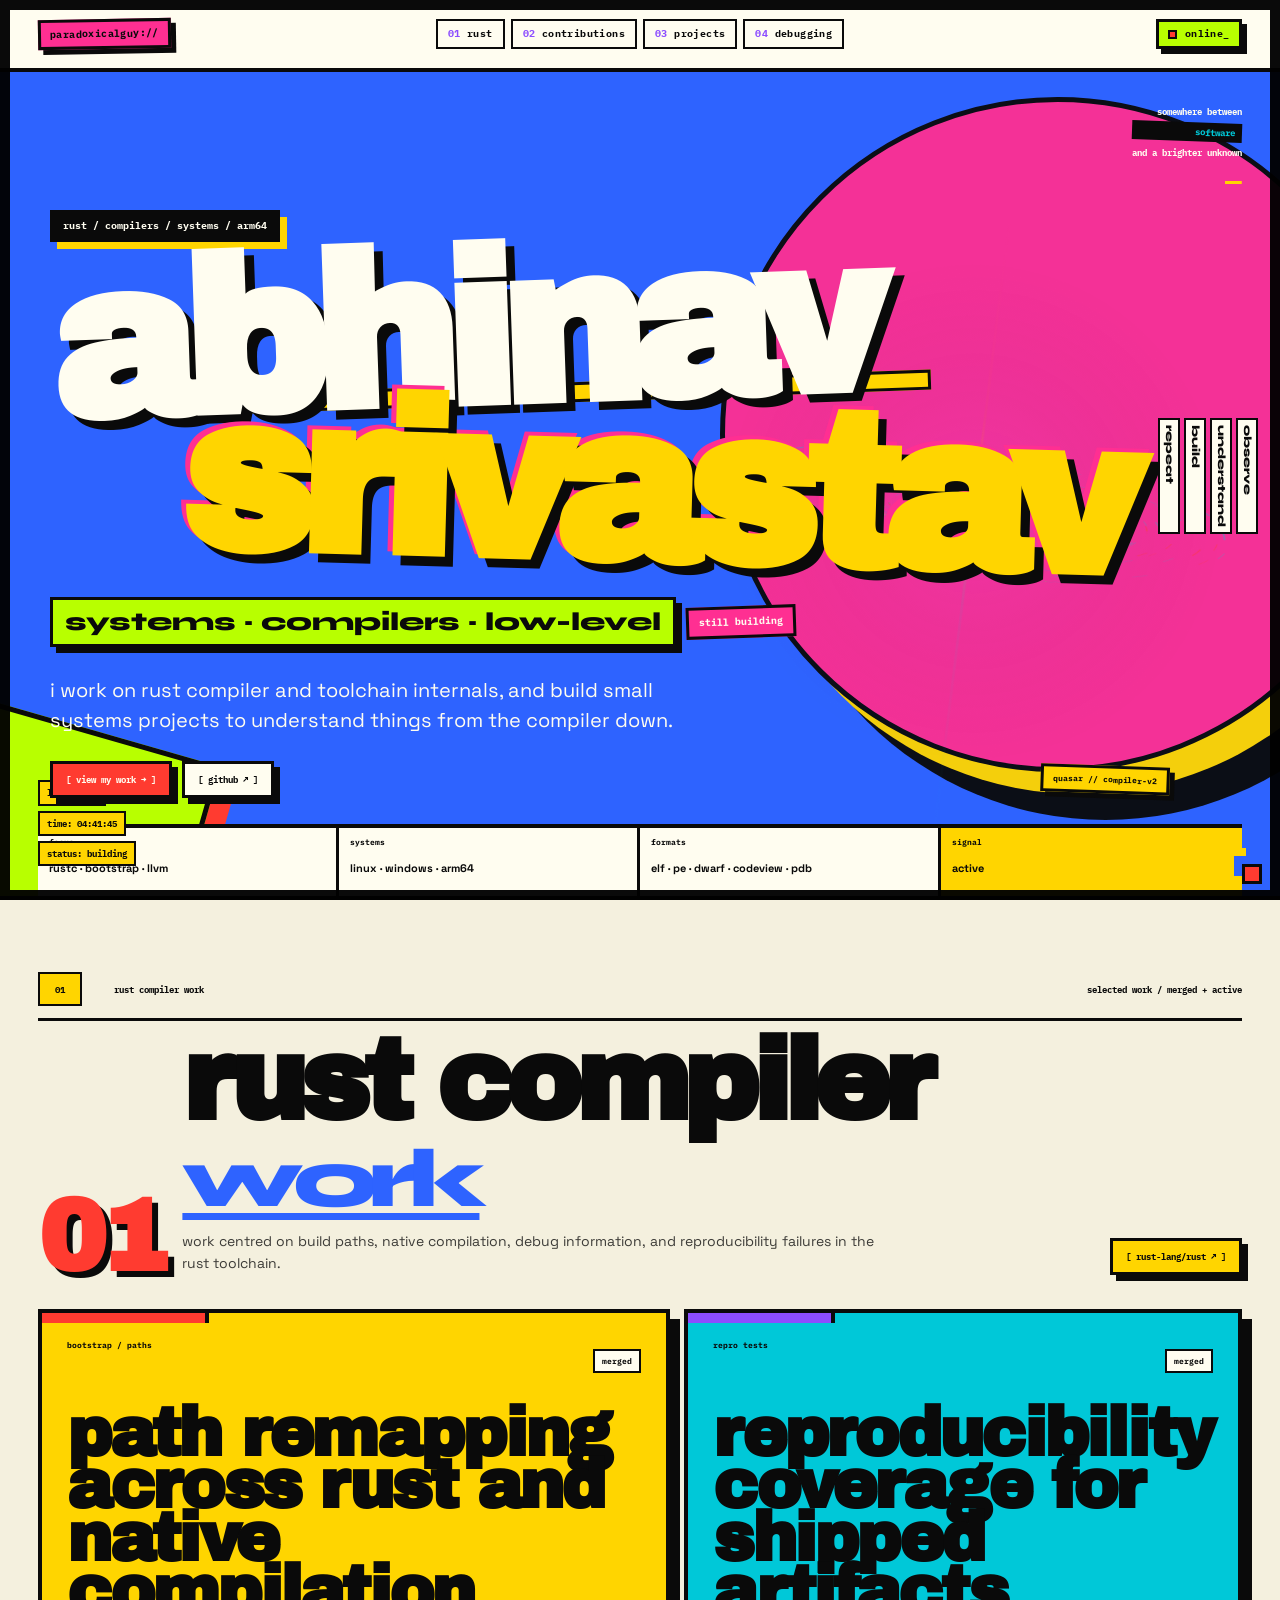
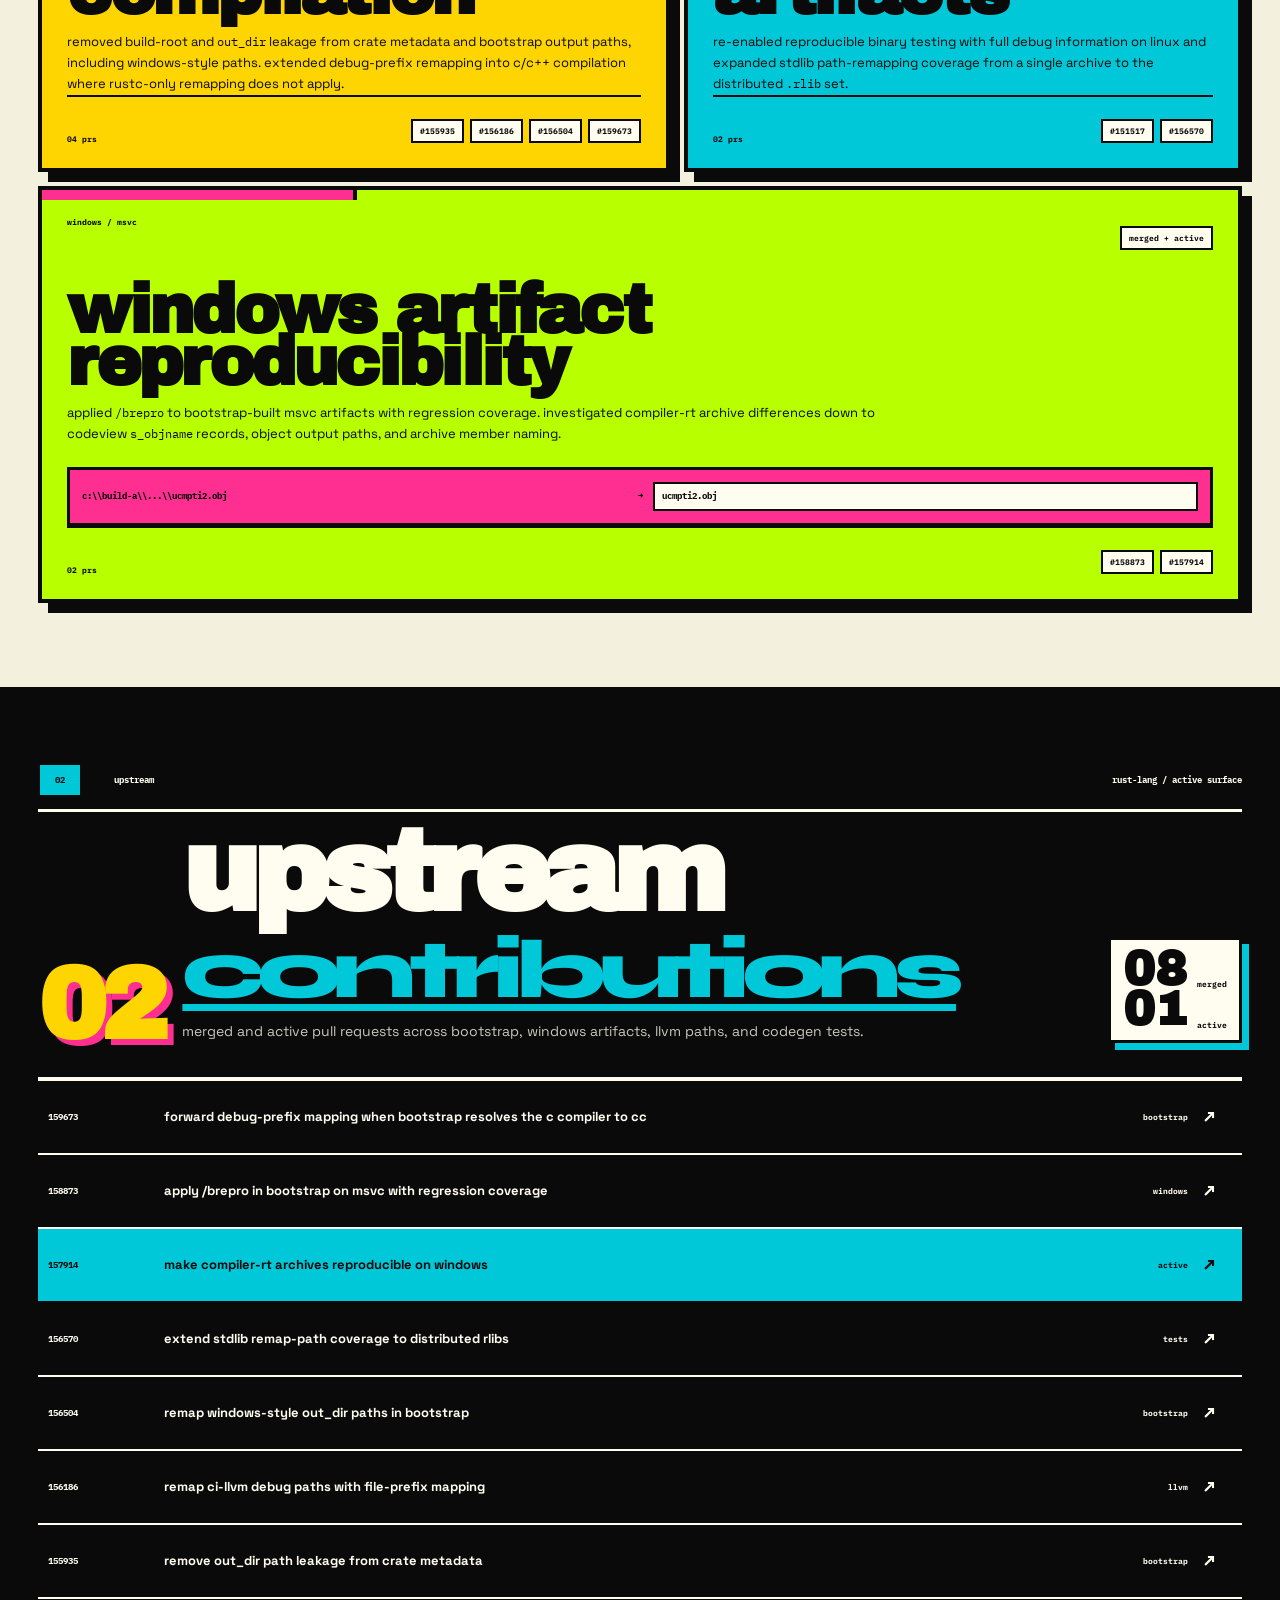
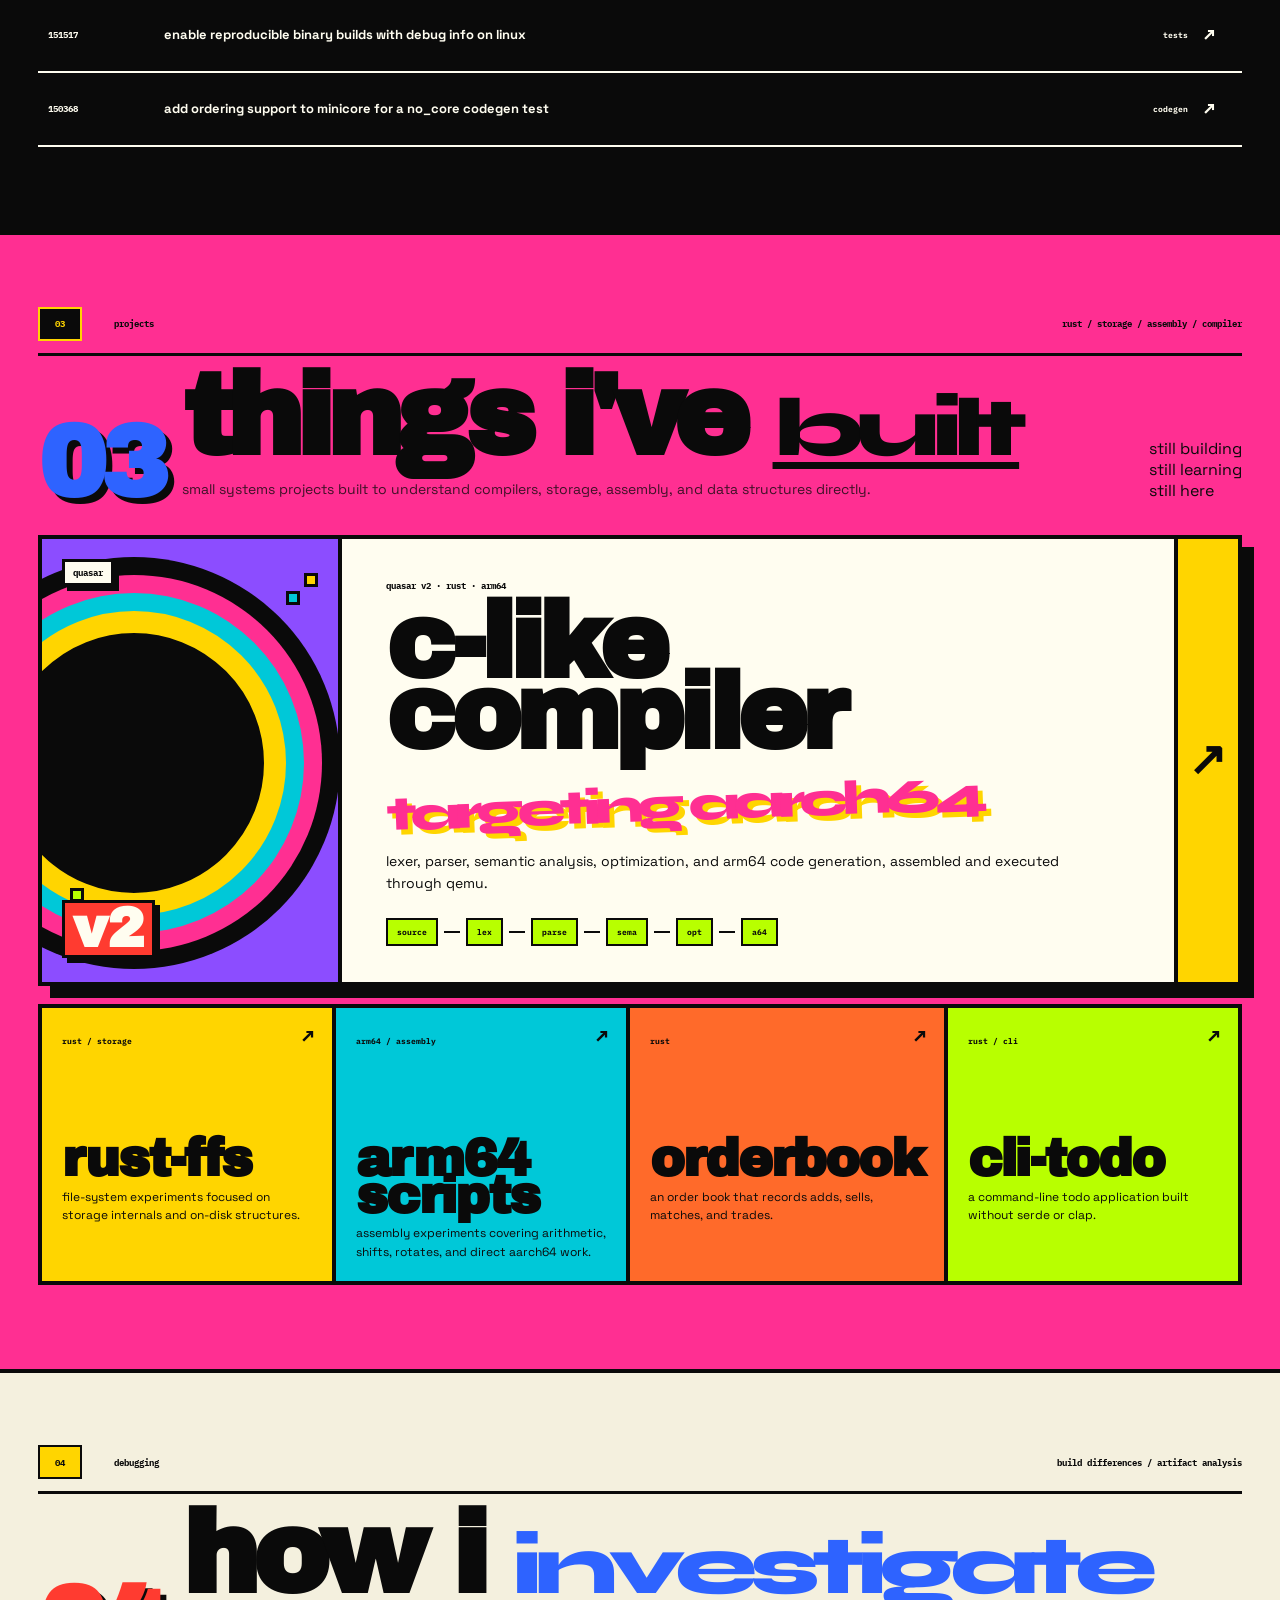
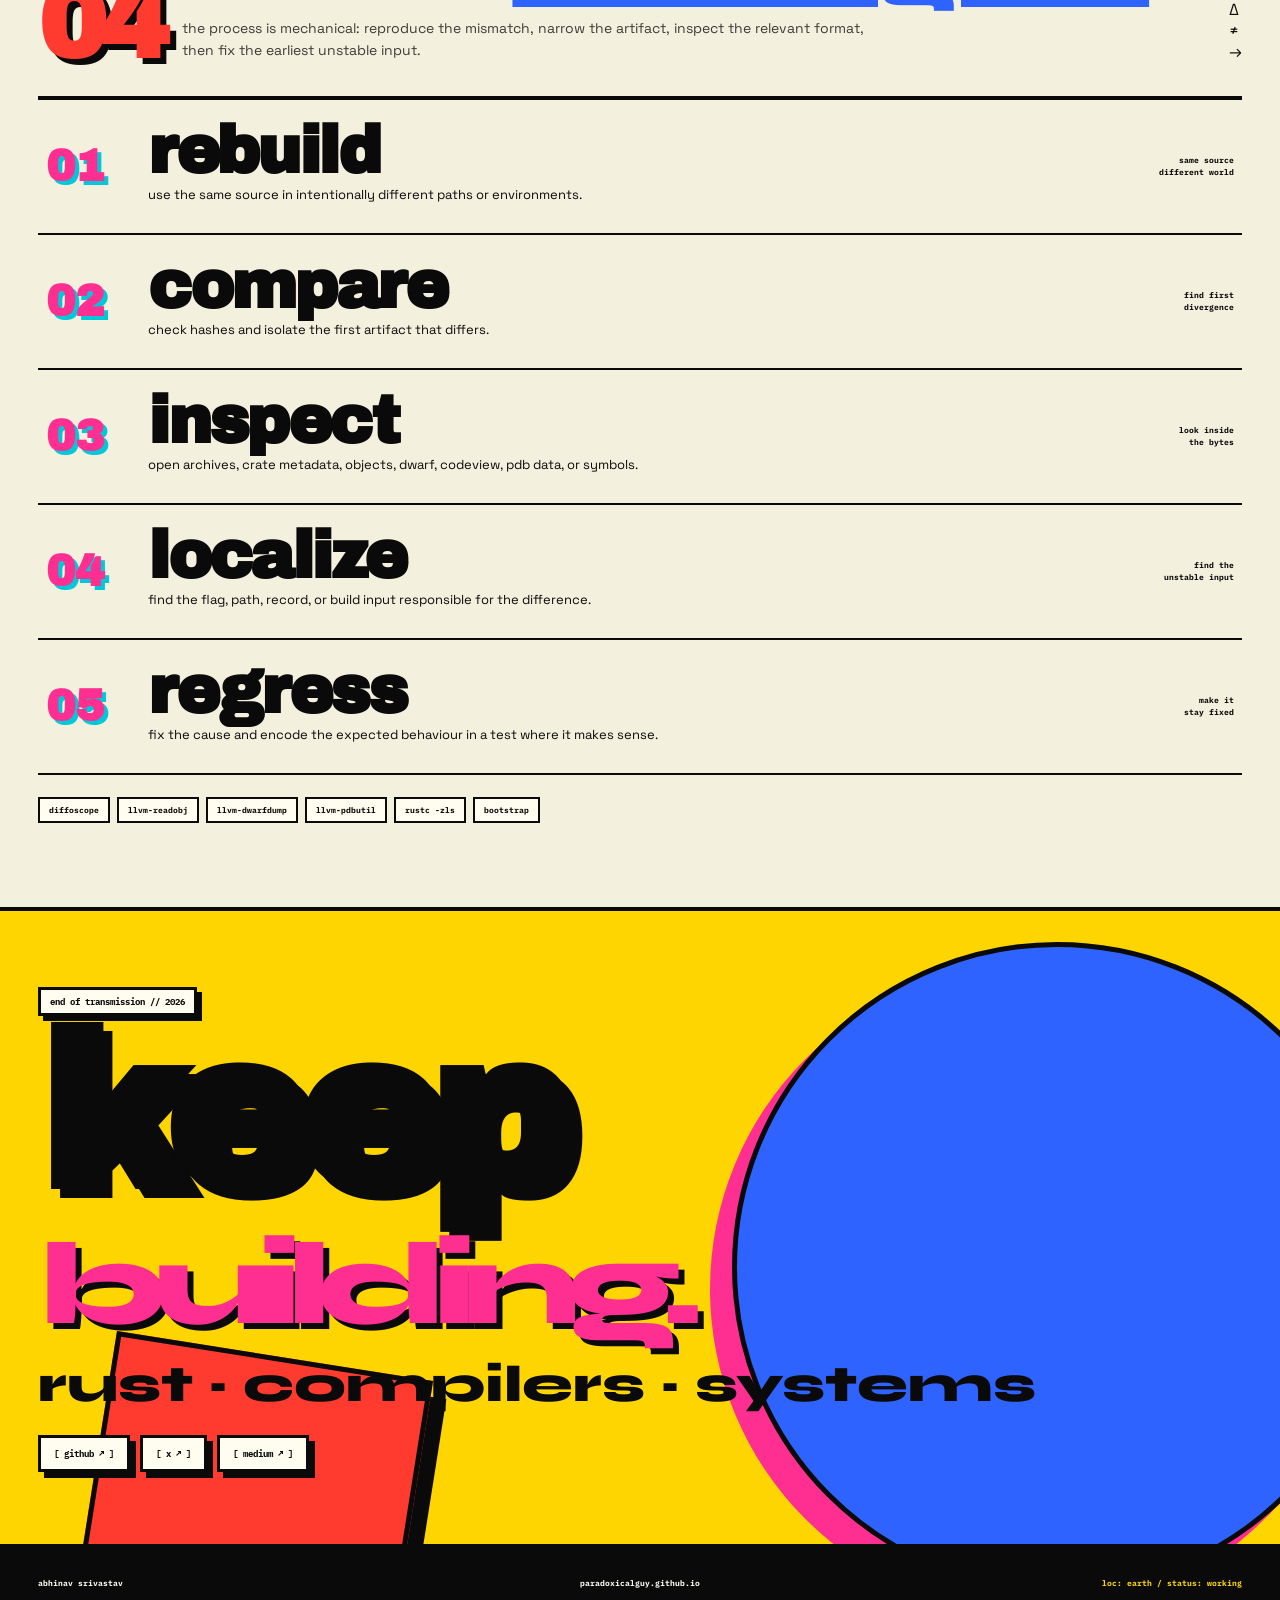
==== neo/index.html @ 25159420 "uploading neo narrative" ====
<!doctype html>
<html lang="en">
<head>
  <meta charset="utf-8">
  <meta name="viewport" content="width=device-width, initial-scale=1">
  <meta name="theme-color" content="#f4f0de">
  <meta name="description" content="abhinav srivastav — rust compiler contributions, toolchain work, systems projects, and arm64. ">
  <title>abhinav srivastav — rust / compilers / systems</title>
  <link rel="preconnect" href="https://fonts.googleapis.com">
  <link rel="preconnect" href="https://fonts.gstatic.com" crossorigin>
  <link href="https://fonts.googleapis.com/css2?family=Big+Shoulders+Display:wght@300;400;600;700;800;900&family=IBM+Plex+Mono:wght@400;500;600&family=Space+Grotesk:wght@400;500;600;700&family=Syne:wght@600;700;800&display=swap" rel="stylesheet">
  <link rel="stylesheet" href="style.css">
</head>
<body>
  <a class="skip" href="#main">skip to content</a>

  <div class="noise" aria-hidden="true"></div>

  <header class="topbar">
    <a class="brand" href="#top">paradoxicalguy://</a>
    <nav aria-label="primary navigation">
      <a href="#rust"><span>01</span> rust</a>
      <a href="#contributions"><span>02</span> contributions</a>
      <a href="#projects"><span>03</span> projects</a>
      <a href="#debugging"><span>04</span> debugging</a>
    </nav>
    <div class="live-status"><i></i><span>online_</span></div>
  </header>

  <main id="main">
    <section class="hero" id="top">

      <div class="hero-micro hero-micro-left">
        <span>loc: earth</span>
        <span>time: <b id="clock">02:17:41</b></span>
        <span>status: building</span>
      </div>

      <div class="hero-micro hero-micro-right">
        <span>somewhere between</span>
        <span>software</span>
        <span>and a brighter unknown</span>
        <em>—</em>
      </div>

      <div class="hero-title-wrap">
        <p class="hero-kicker">rust / compilers / systems / arm64</p>
        <h1 aria-label="abhinav srivastav">
          <span class="name-line name-a">abhinav</span>
          <span class="name-line name-b">srivastav</span>
        </h1>
        <div class="hero-subline">
          <span class="subline-main">systems · compilers · low-level</span>
          <span class="subline-tag">still building</span>
        </div>
        <p class="intro">i work on rust compiler and toolchain internals, and build small systems projects to understand things from the compiler down.</p>
        <div class="hero-links">
          <a href="#rust">[ view my work → ]</a>
          <a href="https://github.com/paradoxicalguy" target="_blank" rel="noreferrer">[ github ↗ ]</a>
        </div>
      </div>

      <div class="quasar-wrap" aria-hidden="true">
        <canvas id="quasar"></canvas>
        <div class="quasar-label">quasar // compiler-v2</div>
      </div>

      <div class="hero-side-stack" aria-hidden="true">
        <span>observe</span><span>understand</span><span>build</span><span>repeat</span>
      </div>

      <div class="hero-strip">
        <div><span>focus</span><strong>rustc · bootstrap · llvm</strong></div>
        <div><span>systems</span><strong>linux · windows · arm64</strong></div>
        <div><span>formats</span><strong>elf · pe · dwarf · codeview · pdb</strong></div>
        <div><span>signal</span><strong>active</strong></div>
      </div>
    </section>

    <section class="section section-dark" id="rust">
      <div class="section-bg-word" aria-hidden="true">rust</div>
      <div class="section-shell">
        <div class="section-topline"><span>01</span><span>rust compiler work</span><span>selected work / merged + active</span></div>
        <header class="section-head">
          <div class="section-index">01</div>
          <div>
            <h2>rust compiler <span>work</span></h2>
            <p>work centred on build paths, native compilation, debug information, and reproducibility failures in the rust toolchain.</p>
          </div>
          <a class="side-cta" href="https://github.com/rust-lang/rust" target="_blank" rel="noreferrer">[ rust-lang/rust ↗ ]</a>
        </header>

        <div class="work-grid">
          <article class="work-card work-large red-edge">
            <div class="work-id">bootstrap / paths</div>
            <div class="work-status">merged</div>
            <h3>path remapping across rust and native compilation</h3>
            <p>removed build-root and <code>out_dir</code> leakage from crate metadata and bootstrap output paths, including windows-style paths. extended debug-prefix remapping into c/c++ compilation where rustc-only remapping does not apply.</p>
            <div class="work-bottom"><span>04 prs</span><div><a href="https://github.com/rust-lang/rust/pull/155935" target="_blank">#155935</a><a href="https://github.com/rust-lang/rust/pull/156186" target="_blank">#156186</a><a href="https://github.com/rust-lang/rust/pull/156504" target="_blank">#156504</a><a href="https://github.com/rust-lang/rust/pull/159673" target="_blank">#159673</a></div></div>
          </article>

          <article class="work-card cyan-edge">
            <div class="work-id">repro tests</div>
            <div class="work-status yellow">merged</div>
            <h3>reproducibility coverage for shipped artifacts</h3>
            <p>re-enabled reproducible binary testing with full debug information on linux and expanded stdlib path-remapping coverage from a single archive to the distributed <code>.rlib</code> set.</p>
            <div class="work-bottom"><span>02 prs</span><div><a href="https://github.com/rust-lang/rust/pull/151517" target="_blank">#151517</a><a href="https://github.com/rust-lang/rust/pull/156570" target="_blank">#156570</a></div></div>
          </article>

          <article class="work-card orange-edge">
            <div class="work-id">windows / msvc</div>
            <div class="work-status cyan">merged + active</div>
            <h3>windows artifact reproducibility</h3>
            <p>applied <code>/brepro</code> to bootstrap-built msvc artifacts with regression coverage. investigated compiler-rt archive differences down to codeview <code>s_objname</code> records, object output paths, and archive member naming.</p>
            <div class="artifact-path"><span>c:\\build-a\\...\\ucmpti2.obj</span><b>→</b><strong>ucmpti2.obj</strong></div>
            <div class="work-bottom"><span>02 prs</span><div><a href="https://github.com/rust-lang/rust/pull/158873" target="_blank">#158873</a><a href="https://github.com/rust-lang/rust/pull/157914" target="_blank">#157914</a></div></div>
          </article>
        </div>
      </div>
    </section>

    <section class="section section-ink" id="contributions">
      <div class="section-shell">
        <div class="section-topline"><span>02</span><span>upstream</span><span>rust-lang / active surface</span></div>
        <header class="section-head compact">
          <div class="section-index">02</div>
          <div>
            <h2>upstream <span>contributions</span></h2>
            <p>merged and active pull requests across bootstrap, windows artifacts, llvm paths, and codegen tests.</p>
          </div>
          <div class="counts"><strong>08</strong><span>merged</span><strong>01</strong><span>active</span></div>
        </header>

        <div class="contribution-list">
          <a href="https://github.com/rust-lang/rust/pull/159673" target="_blank"><span class="pr">159673</span><strong>forward debug-prefix mapping when bootstrap resolves the c compiler to cc</strong><em>bootstrap</em><i>↗</i></a>
          <a href="https://github.com/rust-lang/rust/pull/158873" target="_blank"><span class="pr">158873</span><strong>apply /brepro in bootstrap on msvc with regression coverage</strong><em>windows</em><i>↗</i></a>
          <a class="is-active" href="https://github.com/rust-lang/rust/pull/157914" target="_blank"><span class="pr">157914</span><strong>make compiler-rt archives reproducible on windows</strong><em>active</em><i>↗</i></a>
          <a href="https://github.com/rust-lang/rust/pull/156570" target="_blank"><span class="pr">156570</span><strong>extend stdlib remap-path coverage to distributed rlibs</strong><em>tests</em><i>↗</i></a>
          <a href="https://github.com/rust-lang/rust/pull/156504" target="_blank"><span class="pr">156504</span><strong>remap windows-style out_dir paths in bootstrap</strong><em>bootstrap</em><i>↗</i></a>
          <a href="https://github.com/rust-lang/rust/pull/156186" target="_blank"><span class="pr">156186</span><strong>remap ci-llvm debug paths with file-prefix mapping</strong><em>llvm</em><i>↗</i></a>
          <a href="https://github.com/rust-lang/rust/pull/155935" target="_blank"><span class="pr">155935</span><strong>remove out_dir path leakage from crate metadata</strong><em>bootstrap</em><i>↗</i></a>
          <a href="https://github.com/rust-lang/rust/pull/151517" target="_blank"><span class="pr">151517</span><strong>enable reproducible binary builds with debug info on linux</strong><em>tests</em><i>↗</i></a>
          <a href="https://github.com/rust-lang/rust/pull/150368" target="_blank"><span class="pr">150368</span><strong>add ordering support to minicore for a no_core codegen test</strong><em>codegen</em><i>↗</i></a>
        </div>
      </div>
    </section>

    <section class="section section-red" id="projects">
      <div class="section-bg-word section-bg-word-right" aria-hidden="true">projects</div>
      <div class="section-shell">
        <div class="section-topline"><span>03</span><span>projects</span><span>rust / storage / assembly / compiler</span></div>
        <header class="section-head">
          <div class="section-index">03</div>
          <div>
            <h2>things i've <span>built</span></h2>
            <p>small systems projects built to understand compilers, storage, assembly, and data structures directly.</p>
          </div>
          <div class="vertical-note">still building<br>still learning<br>still here</div>
        </header>

        <a class="featured-project" href="https://github.com/paradoxicalguy/compiler-v2" target="_blank" rel="noreferrer">
          <div class="featured-project-art" aria-hidden="true"><span>quasar</span><b>v2</b><i></i><i></i><i></i></div>
          <div class="featured-copy">
            <p class="project-meta">quasar v2 · rust · arm64</p>
            <h3>c-like compiler<br><span>targeting aarch64</span></h3>
            <p>lexer, parser, semantic analysis, optimization, and arm64 code generation, assembled and executed through qemu.</p>
            <div class="pipeline"><span>source</span><i></i><span>lex</span><i></i><span>parse</span><i></i><span>sema</span><i></i><span>opt</span><i></i><span>a64</span></div>
          </div>
          <div class="featured-arrow">↗</div>
        </a>

        <div class="project-list">
          <a href="https://github.com/paradoxicalguy/rust-ffs" target="_blank"><span>rust / storage</span><h3>rust-ffs</h3><p>file-system experiments focused on storage internals and on-disk structures.</p><b>↗</b></a>
          <a href="https://github.com/paradoxicalguy/asm-arm64-scripts" target="_blank"><span>arm64 / assembly</span><h3>arm64 scripts</h3><p>assembly experiments covering arithmetic, shifts, rotates, and direct aarch64 work.</p><b>↗</b></a>
          <a href="https://github.com/paradoxicalguy/orderbook" target="_blank"><span>rust</span><h3>orderbook</h3><p>an order book that records adds, sells, matches, and trades.</p><b>↗</b></a>
          <a href="https://github.com/paradoxicalguy/cli-todo" target="_blank"><span>rust / cli</span><h3>cli-todo</h3><p>a command-line todo application built without serde or clap.</p><b>↗</b></a>
        </div>
      </div>
    </section>

    <section class="section section-dark" id="debugging">
      <div class="section-shell">
        <div class="section-topline"><span>04</span><span>debugging</span><span>build differences / artifact analysis</span></div>
        <header class="section-head">
          <div class="section-index">04</div>
          <div>
            <h2>how i <span>investigate</span></h2>
            <p>the process is mechanical: reproduce the mismatch, narrow the artifact, inspect the relevant format, then fix the earliest unstable input.</p>
          </div>
          <div class="debug-glyph" aria-hidden="true">Δ<br>≠<br>→</div>
        </header>

        <ol class="debug-steps">
          <li><span>01</span><div><strong>rebuild</strong><p>use the same source in intentionally different paths or environments.</p></div><em>same source<br>different world</em></li>
          <li><span>02</span><div><strong>compare</strong><p>check hashes and isolate the first artifact that differs.</p></div><em>find first<br>divergence</em></li>
          <li><span>03</span><div><strong>inspect</strong><p>open archives, crate metadata, objects, dwarf, codeview, pdb data, or symbols.</p></div><em>look inside<br>the bytes</em></li>
          <li><span>04</span><div><strong>localize</strong><p>find the flag, path, record, or build input responsible for the difference.</p></div><em>find the<br>unstable input</em></li>
          <li><span>05</span><div><strong>regress</strong><p>fix the cause and encode the expected behaviour in a test where it makes sense.</p></div><em>make it<br>stay fixed</em></li>
        </ol>
        <div class="tools"><span>diffoscope</span><span>llvm-readobj</span><span>llvm-dwarfdump</span><span>llvm-pdbutil</span><span>rustc -zls</span><span>bootstrap</span></div>
      </div>
    </section>

    <section class="contact" id="contact">
            <div class="contact-shell">
        <div class="contact-micro">end of transmission // 2026</div>
        <h2>keep<br><span>building.</span></h2>
        <p>rust · compilers · systems</p>
        <div class="contact-links"><a href="https://github.com/paradoxicalguy" target="_blank">[ github ↗ ]</a><a href="https://x.com/abhinavs279" target="_blank">[ x ↗ ]</a><a href="https://rasmalai123.medium.com" target="_blank">[ medium ↗ ]</a></div>
      </div>
    </section>
  </main>

  <footer><span>abhinav srivastav</span><span>paradoxicalguy.github.io</span><span>loc: earth / status: working</span></footer>

  <script>
    (() => {
      const clock = document.getElementById('clock');
      const tick = () => { const d = new Date(); clock.textContent = [d.getHours(), d.getMinutes(), d.getSeconds()].map(v => String(v).padStart(2,'0')).join(':'); };
      tick(); setInterval(tick, 1000);

      const canvas = document.getElementById('quasar');
      if (!canvas) return;
      const ctx = canvas.getContext('2d');
      const reduce = window.matchMedia('(prefers-reduced-motion: reduce)').matches;
      let w = 0, h = 0, dpr = 1, t = 0, particles = [];
      const rand = (a,b) => a + Math.random() * (b-a);
      function resize(){
        dpr = Math.min(window.devicePixelRatio || 1, 2);
        const box = canvas.getBoundingClientRect(); w = box.width; h = box.height;
        canvas.width = Math.max(1, Math.floor(w*dpr)); canvas.height = Math.max(1, Math.floor(h*dpr));
        ctx.setTransform(dpr,0,0,dpr,0,0); seed();
      }
      function seed(){
        const count = Math.max(240, Math.min(720, Math.floor(w*.62)));
        particles = Array.from({length:count},(_,i)=>({
          a:rand(0,Math.PI*2), r:rand(Math.min(w,h)*.08,Math.min(w,h)*.44), s:rand(.0011,.0048)*(i%2?1:-1), z:rand(.2,1), p:rand(0,Math.PI*2), hot:Math.random()
        }));
      }
      function draw(){
        ctx.clearRect(0,0,w,h);
        const cx = w*.53, cy = h*.48, min = Math.min(w,h);
        const halo = ctx.createRadialGradient(cx,cy,0,cx,cy,min*.42);
        halo.addColorStop(0,'rgba(255,47,146,.14)'); halo.addColorStop(.08,'rgba(0,200,216,.10)'); halo.addColorStop(.25,'rgba(140,77,255,.06)'); halo.addColorStop(1,'rgba(0,0,0,0)');
        ctx.fillStyle = halo; ctx.fillRect(0,0,w,h);
        ctx.save(); ctx.translate(cx,cy); ctx.scale(1,.24); ctx.rotate(-.055);
        particles.forEach((p,i)=>{
          if(!reduce) p.a += p.s*(1.05+(1-p.z)*2.25);
          const r = p.r + Math.sin(t*.0012+p.p)*4.6*p.z;
          const red = p.hot > .78;
          ctx.strokeStyle = red ? `rgba(255,59,48,${.10+p.z*.34})` : `rgba(0,200,216,${.08+p.z*.34})`;
          ctx.lineWidth = .45+p.z*1.35;
          ctx.beginPath(); ctx.arc(0,0,r,p.a-.045-p.z*.07,p.a+.018); ctx.stroke();
          if(i%7===0){ ctx.fillStyle = red ? `rgba(255,106,42,${.26+p.z*.3})` : `rgba(184,255,0,${.24+p.z*.35})`; ctx.beginPath(); ctx.arc(Math.cos(p.a)*r,Math.sin(p.a)*r,.55+p.z*.75,0,Math.PI*2); ctx.fill(); }
        });
        ctx.restore();
        const jet = ctx.createLinearGradient(cx,cy-min*.55,cx,cy+min*.55);
        jet.addColorStop(0,'rgba(255,47,146,0)'); jet.addColorStop(.34,'rgba(255,106,42,.055)'); jet.addColorStop(.5,'rgba(255,213,0,.22)'); jet.addColorStop(.66,'rgba(0,200,216,.06)'); jet.addColorStop(1,'rgba(0,200,216,0)');
        ctx.fillStyle = jet; ctx.fillRect(cx-1.4,cy-min*.55,2.8,min*1.1);
        const core = ctx.createRadialGradient(cx,cy,0,cx,cy,min*.08);
        core.addColorStop(0,'rgba(4,8,10,1)'); core.addColorStop(.55,'rgba(4,8,10,1)'); core.addColorStop(.72,'rgba(255,59,48,.94)'); core.addColorStop(.82,'rgba(0,200,216,.62)'); core.addColorStop(1,'rgba(0,200,216,0)');
        ctx.fillStyle = core; ctx.beginPath(); ctx.arc(cx,cy,min*.08,0,Math.PI*2); ctx.fill();
        t += 16; if(!reduce) requestAnimationFrame(draw);
      }
      resize(); window.addEventListener('resize',resize,{passive:true}); draw();
    })();
  </script>
</body>
</html>
---- neo/style.css ----
@import url('https://fonts.googleapis.com/css2?family=Archivo+Black&family=IBM+Plex+Mono:wght@400;500;600;700&family=Space+Grotesk:wght@400;500;600;700&family=Syne:wght@500;600;700;800&display=swap');

:root {
  --paper: #f4f0de;
  --paper-2: #fffdf0;
  --ink: #0a0a0a;
  --muted: #55544e;
  --line: #0a0a0a;
  --pink: #ff2f92;
  --blue: #2e63ff;
  --cyan: #00c8d8;
  --lime: #b8ff00;
  --yellow: #ffd500;
  --orange: #ff6a2a;
  --purple: #8c4dff;
  --red: #ff3b30;
  --max: 1440px;
  --pad: clamp(18px, 3vw, 44px);
  --display: 'Archivo Black', Impact, sans-serif;
  --weird: 'Syne', sans-serif;
  --body: 'Space Grotesk', ui-sans-serif, system-ui, sans-serif;
  --mono: 'IBM Plex Mono', ui-monospace, monospace;
}

* { box-sizing: border-box; }
html { scroll-behavior: smooth; background: var(--paper); }
body {
  margin: 0;
  color: var(--ink);
  font-family: var(--body);
  background:
    url('grain.svg') repeat,
    var(--paper);
  -webkit-font-smoothing: antialiased;
  overflow-x: hidden;
}
a { color: inherit; text-decoration: none; }
code { font-family: var(--mono); font-size: .9em; }
::selection { background: var(--ink); color: var(--lime); }

body::before,
body::after {
  content: '';
  position: fixed;
  z-index: 80;
  pointer-events: none;
}
body::before {
  inset: 0;
  border: 10px solid var(--ink);
  mix-blend-mode: multiply;
}
body::after {
  right: 18px;
  bottom: 16px;
  width: 14px;
  height: 14px;
  background: var(--red);
  border: 3px solid var(--ink);
  box-shadow: -8px -8px 0 var(--blue), -16px -16px 0 var(--yellow);
}

.skip {
  position: fixed;
  left: 14px;
  top: 14px;
  z-index: 100;
  padding: 9px 12px;
  background: var(--yellow);
  color: var(--ink);
  border: 3px solid var(--ink);
  box-shadow: 6px 6px 0 var(--ink);
  font: 700 11px/1 var(--mono);
  transform: translateY(-180%);
}
.skip:focus { transform: translateY(0); }

.topbar {
  position: sticky;
  top: 0;
  z-index: 50;
  min-height: 72px;
  padding: 10px var(--pad);
  display: grid;
  grid-template-columns: 1fr auto 1fr;
  align-items: center;
  gap: 16px;
  border-bottom: 4px solid var(--ink);
  background: var(--paper-2);
}
.brand,
.topbar nav,
.live-status {
  font: 700 10px/1 var(--mono);
  text-transform: lowercase;
  letter-spacing: .04em;
}
.brand {
  display: inline-flex;
  align-items: center;
  width: max-content;
  padding: 7px 9px;
  border: 3px solid var(--ink);
  background: var(--pink);
  box-shadow: 5px 5px 0 var(--ink);
  transform: rotate(-1deg);
}
.topbar nav {
  display: flex;
  gap: 6px;
  justify-content: center;
}
.topbar nav a {
  padding: 8px 10px;
  border: 2px solid var(--ink);
  background: var(--paper-2);
  transition: transform .12s ease, background .12s ease, color .12s ease;
}
.topbar nav a span { font-weight: 700; color: var(--purple); }
.topbar nav a:hover,
.topbar nav a:focus-visible {
  background: var(--ink);
  color: var(--yellow);
  transform: translate(-2px, -2px) rotate(-1deg);
  outline: none;
}
.live-status {
  justify-self: end;
  display: inline-flex;
  align-items: center;
  gap: 8px;
  padding: 7px 9px;
  border: 3px solid var(--ink);
  background: var(--lime);
  box-shadow: 5px 5px 0 var(--ink);
}
.live-status i {
  width: 9px;
  height: 9px;
  display: block;
  background: var(--red);
  border: 2px solid var(--ink);
  animation: blink 1.2s steps(1) infinite;
}
@keyframes blink { 50% { opacity: .15; } }

.hero {
  position: relative;
  min-height: min(920px, calc(100svh - 72px));
  padding: 48px var(--pad) 32px;
  overflow: hidden;
  border-bottom: 4px solid var(--ink);
  background: var(--blue);
}
.hero::before,
.hero::after {
  content: '';
  position: absolute;
  pointer-events: none;
}
.hero::before {
  width: 52vw;
  height: 52vw;
  max-width: 760px;
  max-height: 760px;
  right: -9vw;
  top: 3%;
  border-radius: 50%;
  background: var(--pink);
  border: 5px solid var(--ink);
  box-shadow: 22px 22px 0 var(--yellow), 48px 48px 0 var(--ink);
  opacity: .95;
}
.hero::after {
  width: 250px;
  height: 250px;
  left: -70px;
  bottom: -90px;
  background: var(--lime);
  border: 5px solid var(--ink);
  transform: rotate(16deg);
  box-shadow: 20px 20px 0 var(--red);
}

.hero-micro,
.hero-side-stack,
.hero-strip,
.hero-grid,
.hero-wash,
.hero-cross,
.city { position: absolute; }
.city,
.hero-wash,
.hero-grid,
.hero-cross { display: none; }
.hero-micro {
  z-index: 5;
  display: grid;
  gap: 5px;
  font: 700 9px/1.25 var(--mono);
  text-transform: lowercase;
}
.hero-micro-left { left: var(--pad); bottom: 30px; }
.hero-micro-left span {
  width: max-content;
  padding: 5px 7px;
  border: 2px solid var(--ink);
  background: var(--yellow);
}
.hero-micro-right {
  right: var(--pad);
  top: 34px;
  color: var(--paper-2);
  text-align: right;
}
.hero-micro-right span:nth-child(2) {
  display: inline-block;
  padding: 4px 7px;
  background: var(--ink);
  color: var(--cyan);
  transform: rotate(2deg);
}
.hero-micro-right em {
  font-style: normal;
  color: var(--yellow);
  font-size: 28px;
}

.hero-title-wrap {
  position: relative;
  z-index: 5;
  width: min(1180px, 93vw);
  margin: 90px auto 0;
}
.hero-kicker {
  display: inline-block;
  margin: 0 0 14px;
  padding: 8px 10px;
  color: var(--paper-2);
  background: var(--ink);
  border: 3px solid var(--ink);
  box-shadow: 7px 7px 0 var(--yellow);
  font: 700 10px/1 var(--mono);
}
.hero h1 {
  margin: 0;
  display: flex;
  flex-direction: column;
  align-items: flex-start;
  font-family: var(--display);
  font-size: clamp(110px, 17vw, 255px);
  line-height: .72;
  letter-spacing: -.07em;
  text-transform: lowercase;
  color: var(--paper-2);
}
.name-line {
  display: block;
  width: max-content;
  max-width: 100%;
  text-wrap: balance;
  position: relative;
  text-shadow: 9px 9px 0 var(--ink);
}
.name-a {
  transform: rotate(-2deg);
}
.name-a::after {
  content: '';
  position: absolute;
  left: 7%;
  right: -7%;
  bottom: 4%;
  height: 14px;
  background: var(--yellow);
  border: 3px solid var(--ink);
  z-index: -1;
}
.name-b {
  margin-left: 11%;
  color: var(--yellow);
  transform: rotate(1.6deg);
  text-shadow: 9px 9px 0 var(--ink), -5px -4px 0 var(--pink);
}
.hero-subline {
  margin: 28px 0 0;
  display: flex;
  align-items: center;
  flex-wrap: wrap;
  gap: 10px;
}
.subline-main {
  padding: 9px 12px;
  border: 3px solid var(--ink);
  background: var(--lime);
  box-shadow: 6px 6px 0 var(--ink);
  font: 800 clamp(19px, 2vw, 28px)/1 var(--weird);
  text-transform: lowercase;
}
.subline-tag {
  padding: 8px 10px;
  border: 3px solid var(--ink);
  background: var(--pink);
  color: var(--paper-2);
  font: 700 10px/1 var(--mono);
  transform: rotate(-2deg);
}
.intro {
  max-width: 690px;
  margin: 28px 0 0;
  color: var(--paper-2);
  font-size: clamp(15px, 1.6vw, 20px);
  line-height: 1.5;
}
.hero-links {
  display: flex;
  flex-wrap: wrap;
  gap: 10px;
  margin-top: 26px;
}
.hero-links a,
.side-cta,
.contact-links a {
  display: inline-block;
  padding: 11px 13px;
  border: 3px solid var(--ink);
  background: var(--paper-2);
  box-shadow: 6px 6px 0 var(--ink);
  font: 800 9px/1 var(--mono);
  text-transform: lowercase;
  transition: transform .12s ease, box-shadow .12s ease, background .12s ease;
}
.hero-links a:first-child { background: var(--red); color: var(--paper-2); }
.hero-links a:hover,
.hero-links a:focus-visible,
.side-cta:hover,
.side-cta:focus-visible,
.contact-links a:hover,
.contact-links a:focus-visible {
  transform: translate(5px, 5px) rotate(-1deg);
  box-shadow: 1px 1px 0 var(--ink);
  outline: none;
}

.quasar-wrap {
  position: absolute;
  z-index: 4;
  right: 2vw;
  top: 18%;
  width: min(47vw, 660px);
  height: min(47vw, 660px);
  pointer-events: none;
  transform: rotate(7deg);
}
#quasar { width: 100%; height: 100%; display: block; }
.quasar-label {
  position: absolute;
  right: 9%;
  bottom: 8%;
  padding: 7px 9px;
  border: 3px solid var(--ink);
  background: var(--yellow);
  font: 700 8px/1 var(--mono);
  box-shadow: 5px 5px 0 var(--ink);
  transform: rotate(-5deg);
}
.hero-side-stack {
  z-index: 5;
  right: 22px;
  top: 42%;
  display: grid;
  gap: 4px;
  font: 800 11px/.9 var(--weird);
  writing-mode: vertical-rl;
  text-transform: lowercase;
  color: var(--ink);
}
.hero-side-stack span {
  background: var(--paper-2);
  border: 2px solid var(--ink);
  padding: 5px 4px;
}
.hero-strip {
  left: var(--pad);
  right: var(--pad);
  bottom: 0;
  z-index: 4;
  display: grid;
  grid-template-columns: repeat(4, 1fr);
  border-top: 4px solid var(--ink);
  background: var(--paper-2);
}
.hero-strip > div {
  min-height: 68px;
  padding: 10px 11px;
  border-right: 3px solid var(--ink);
  display: grid;
  gap: 6px;
}
.hero-strip > div:last-child { border-right: 0; background: var(--yellow); }
.hero-strip span { font: 700 8px/1 var(--mono); text-transform: lowercase; }
.hero-strip strong { font: 800 11px/1.25 var(--body); text-transform: lowercase; }

.section {
  position: relative;
  padding: 72px var(--pad) 84px;
  border-bottom: 4px solid var(--ink);
  overflow: clip;
}
.section-shell { width: min(var(--max), 100%); margin: 0 auto; position: relative; z-index: 2; }
.section-dark { background: var(--paper); }
.section-ink { background: var(--ink); color: var(--paper-2); }
.section-red { background: var(--pink); }
.section-topline {
  display: grid;
  grid-template-columns: 64px 1fr auto;
  gap: 12px;
  align-items: center;
  padding-bottom: 12px;
  margin-bottom: 18px;
  border-bottom: 3px solid currentColor;
  font: 700 9px/1 var(--mono);
  text-transform: lowercase;
}
.section-topline span:first-child {
  display: inline-grid;
  place-items: center;
  width: 44px;
  min-height: 34px;
  border: 2px solid currentColor;
  background: var(--yellow);
  color: var(--ink);
}
.section-ink .section-topline span:first-child { background: var(--cyan); }
.section-red .section-topline span:first-child { background: var(--ink); color: var(--yellow); }
.section-head {
  display: grid;
  grid-template-columns: 120px minmax(0, 1fr) auto;
  gap: 24px;
  align-items: end;
  margin-bottom: 34px;
}
.section-head.compact { align-items: end; }
.section-index {
  font: 900 clamp(72px, 8vw, 118px)/.72 var(--display);
  letter-spacing: -.06em;
  color: var(--red);
  text-shadow: 6px 6px 0 var(--ink);
}
.section-ink .section-index { color: var(--yellow); text-shadow: 6px 6px 0 var(--pink); }
.section-red .section-index { color: var(--blue); text-shadow: 6px 6px 0 var(--ink); }
.section-head h2 {
  margin: 0;
  max-width: 980px;
  font: 900 clamp(64px, 9vw, 150px)/.75 var(--display);
  letter-spacing: -.065em;
  text-transform: lowercase;
}
.section-head h2 span {
  color: var(--blue);
  font-family: var(--weird);
  font-size: .72em;
  text-decoration: underline;
  text-decoration-thickness: .08em;
  text-underline-offset: .08em;
}
.section-ink .section-head h2 span { color: var(--cyan); }
.section-red .section-head h2 span { color: var(--ink); }
.section-head p {
  margin: 18px 0 0;
  max-width: 710px;
  color: inherit;
  opacity: .78;
  font-size: 14px;
  line-height: 1.6;
}
.side-cta { white-space: nowrap; background: var(--yellow); align-self: end; }
.counts {
  display: grid;
  grid-template-columns: auto auto;
  gap: 3px 10px;
  align-items: end;
  padding: 11px 12px;
  border: 3px solid currentColor;
  background: var(--paper-2);
  color: var(--ink);
  box-shadow: 7px 7px 0 var(--cyan);
}
.counts strong { font: 900 48px/.78 var(--display); }
.counts span { font: 700 8px/1 var(--mono); }

.section-bg-word {
  position: absolute;
  left: 1vw;
  bottom: -3vw;
  font: 900 22vw/.75 var(--display);
  color: transparent;
  -webkit-text-stroke: 4px currentColor;
  opacity: .07;
  text-transform: lowercase;
  user-select: none;
  pointer-events: none;
}
.section-bg-word-right { left: auto; right: 0; }

.work-grid {
  display: grid;
  grid-template-columns: 1.25fr .75fr;
  gap: 14px;
}
.work-card {
  position: relative;
  min-height: 360px;
  padding: 25px;
  border: 4px solid var(--ink);
  background: var(--paper-2);
  color: var(--ink);
  box-shadow: 10px 10px 0 var(--ink);
  display: flex;
  flex-direction: column;
}
.work-card:nth-child(1) { background: var(--yellow); }
.work-card:nth-child(2) { background: var(--cyan); }
.work-card:nth-child(3) { grid-column: 1 / -1; background: var(--lime); min-height: 320px; }
.work-card::before {
  content: '';
  position: absolute;
  top: 0;
  left: 0;
  width: 26%;
  height: 10px;
  background: var(--red);
  border-right: 4px solid var(--ink);
}
.work-card:nth-child(2)::before { background: var(--purple); }
.work-card:nth-child(3)::before { background: var(--pink); }
.work-id,
.work-status {
  font: 700 8px/1 var(--mono);
  text-transform: lowercase;
}
.work-id { margin-top: 3px; }
.work-status { margin-left: auto; padding: 6px 7px; border: 2px solid var(--ink); background: var(--paper-2); }
.work-card h3 {
  margin: 34px 0 14px;
  max-width: 900px;
  font: 900 clamp(38px, 5.3vw, 78px)/.78 var(--display);
  letter-spacing: -.04em;
  text-transform: lowercase;
}
.work-card p { max-width: 820px; margin: 0; font-size: 13px; line-height: 1.6; }
.work-bottom {
  margin-top: auto;
  padding-top: 22px;
  display: flex;
  justify-content: space-between;
  gap: 16px;
  align-items: end;
  border-top: 2px solid var(--ink);
  font: 700 8px/1 var(--mono);
  text-transform: lowercase;
}
.work-bottom div { display: flex; flex-wrap: wrap; gap: 6px; justify-content: flex-end; }
.work-bottom a {
  padding: 6px 7px;
  background: var(--paper-2);
  border: 2px solid var(--ink);
}
.work-bottom a:hover { background: var(--red); color: var(--paper-2); }
.artifact-path {
  margin-top: 22px;
  display: grid;
  grid-template-columns: 1fr auto 1fr;
  align-items: center;
  gap: 10px;
  padding: 12px;
  border: 3px solid var(--ink);
  background: var(--pink);
  font: 700 9px/1.4 var(--mono);
}
.artifact-path strong { background: var(--paper-2); padding: 6px 7px; border: 2px solid var(--ink); }

.contribution-list {
  border-top: 4px solid currentColor;
}
.contribution-list a {
  min-height: 74px;
  display: grid;
  grid-template-columns: 100px minmax(0, 1fr) 120px 28px;
  gap: 16px;
  align-items: center;
  padding: 8px 10px;
  border-bottom: 2px solid currentColor;
  transition: padding .12s ease, background .12s ease, color .12s ease;
}
.contribution-list a:hover { padding-left: 19px; background: var(--pink); color: var(--ink); }
.contribution-list a.is-active { background: var(--cyan); color: var(--ink); }
.contribution-list .pr { font: 700 9px/1 var(--mono); }
.contribution-list strong { font: 700 13px/1.35 var(--body); }
.contribution-list em { font: 700 8px/1 var(--mono); text-align: right; font-style: normal; text-transform: lowercase; }
.contribution-list i { font: 700 18px/1 var(--mono); }

.featured-project {
  position: relative;
  display: grid;
  grid-template-columns: 300px minmax(0, 1fr) 64px;
  min-height: 430px;
  border: 4px solid var(--ink);
  background: var(--paper-2);
  color: var(--ink);
  box-shadow: 12px 12px 0 var(--ink);
  overflow: hidden;
}
.featured-project-art {
  position: relative;
  min-height: 100%;
  background: var(--purple);
  border-right: 4px solid var(--ink);
  overflow: hidden;
}
.featured-project-art::before {
  content: '';
  position: absolute;
  width: 260px;
  height: 260px;
  left: -60px;
  top: 72px;
  border-radius: 50%;
  background: var(--ink);
  border: 22px solid var(--yellow);
  box-shadow: 0 0 0 18px var(--cyan), 0 0 0 36px var(--pink), 0 0 0 54px var(--ink);
  animation: spin 18s linear infinite;
}
@keyframes spin { to { transform: rotate(360deg); } }
.featured-project-art span,
.featured-project-art b {
  position: absolute;
  z-index: 2;
  border: 3px solid var(--ink);
  box-shadow: 5px 5px 0 var(--ink);
}
.featured-project-art span { top: 20px; left: 20px; padding: 6px 8px; background: var(--paper-2); font: 700 9px/1 var(--mono); }
.featured-project-art b { left: 20px; bottom: 24px; padding: 4px 8px; background: var(--red); color: var(--paper-2); font: 900 56px/.8 var(--display); }
.featured-project-art i { position: absolute; width: 14px; height: 14px; border: 3px solid var(--ink); z-index: 2; }
.featured-project-art i:nth-of-type(1) { right: 20px; top: 34px; background: var(--yellow); }
.featured-project-art i:nth-of-type(2) { right: 38px; top: 52px; background: var(--cyan); }
.featured-project-art i:nth-of-type(3) { left: 28px; bottom: 80px; background: var(--lime); }
.featured-copy { padding: 42px 44px 36px; display: flex; flex-direction: column; }
.project-meta { margin: 0 0 18px; font: 700 9px/1 var(--mono); text-transform: lowercase; }
.featured-copy h3 { margin: 0; font: 900 clamp(62px, 8.2vw, 150px)/.68 var(--display); letter-spacing: -.055em; text-transform: lowercase; }
.featured-copy h3 span { display: inline-block; color: var(--pink); font-family: var(--weird); font-size: .46em; text-shadow: 5px 5px 0 var(--yellow); transform: rotate(-2deg); }
.featured-copy > p:not(.project-meta) { max-width: 720px; margin: 28px 0 0; font-size: 14px; line-height: 1.6; }
.pipeline { display: flex; flex-wrap: wrap; gap: 6px; margin-top: auto; padding-top: 24px; }
.pipeline span { padding: 8px 9px; border: 2px solid var(--ink); background: var(--lime); font: 700 8px/1 var(--mono); }
.pipeline i { width: 16px; height: 2px; align-self: center; background: var(--ink); }
.featured-arrow { display: grid; place-items: center; border-left: 4px solid var(--ink); background: var(--yellow); font: 900 46px/1 var(--display); }
.featured-project:hover .featured-arrow { background: var(--red); color: var(--paper-2); }

.project-list {
  display: grid;
  grid-template-columns: repeat(4, 1fr);
  margin-top: 18px;
  border-top: 4px solid var(--ink);
  border-left: 4px solid var(--ink);
}
.project-list a {
  position: relative;
  min-height: 250px;
  padding: 20px;
  border-right: 4px solid var(--ink);
  border-bottom: 4px solid var(--ink);
  transition: transform .12s ease;
}
.project-list a:nth-child(1) { background: var(--yellow); }
.project-list a:nth-child(2) { background: var(--cyan); }
.project-list a:nth-child(3) { background: var(--orange); }
.project-list a:nth-child(4) { background: var(--lime); }
.project-list a:hover { transform: translate(-4px, -4px); z-index: 2; }
.project-list span { font: 700 8px/1 var(--mono); text-transform: lowercase; }
.project-list h3 { margin: 92px 0 10px; font: 900 52px/.7 var(--display); letter-spacing: -.04em; text-transform: lowercase; }
.project-list p { max-width: 290px; margin: 0; font-size: 12px; line-height: 1.55; }
.project-list b { position: absolute; top: 18px; right: 18px; font: 800 20px/1 var(--mono); }

.debug-steps { list-style: none; padding: 0; margin: 0; border-top: 4px solid currentColor; }
.debug-steps li {
  display: grid;
  grid-template-columns: 80px minmax(0, 1fr) 190px;
  gap: 22px;
  align-items: center;
  min-height: 135px;
  padding: 14px 8px;
  border-bottom: 2px solid currentColor;
  transition: background .12s ease, transform .12s ease;
}
.debug-steps li:hover { background: var(--yellow); color: var(--ink); transform: translateX(8px); }
.debug-steps > li > span { font: 900 44px/.75 var(--display); color: var(--pink); text-shadow: 4px 4px 0 var(--cyan); }
.debug-steps strong { display: block; font: 900 66px/.72 var(--display); letter-spacing: -.04em; text-transform: lowercase; }
.debug-steps p { max-width: 740px; margin: 10px 0 0; font-size: 13px; line-height: 1.5; }
.debug-steps em { font: 700 8px/1.5 var(--mono); text-align: right; text-transform: lowercase; font-style: normal; }
.tools { display: flex; flex-wrap: wrap; gap: 7px; margin-top: 22px; }
.tools span { padding: 7px 9px; border: 2px solid currentColor; background: var(--paper-2); font: 700 8px/1 var(--mono); color: var(--ink); }

.contact {
  position: relative;
  min-height: 600px;
  padding: 76px var(--pad) 72px;
  overflow: hidden;
  border-bottom: 4px solid var(--ink);
  background: var(--yellow);
  color: var(--ink);
}
.contact::before,
.contact::after {
  content: '';
  position: absolute;
  pointer-events: none;
}
.contact::before {
  right: -8vw;
  top: 5%;
  width: 50vw;
  height: 50vw;
  max-width: 740px;
  max-height: 740px;
  border-radius: 50%;
  background: var(--blue);
  border: 5px solid var(--ink);
  box-shadow: -22px 22px 0 var(--pink);
}
.contact::after {
  left: 7vw;
  bottom: -130px;
  width: 310px;
  height: 310px;
  background: var(--red);
  border: 5px solid var(--ink);
  transform: rotate(9deg);
  box-shadow: 16px 16px 0 var(--ink);
}
.contact-city,
.contact-gridline { display: none; }
.contact-shell { position: relative; z-index: 2; width: min(var(--max), 100%); margin: 0 auto; }
.contact-micro { display: inline-block; padding: 7px 9px; border: 3px solid var(--ink); background: var(--paper-2); font: 700 9px/1 var(--mono); box-shadow: 5px 5px 0 var(--ink); }
.contact h2 { margin: 34px 0 0; font: 900 clamp(120px, 17vw, 290px)/.62 var(--display); letter-spacing: -.06em; text-transform: lowercase; text-shadow: 9px 9px 0 var(--ink); }
.contact h2 span { color: var(--pink); font-family: var(--weird); font-size: .54em; text-shadow: 6px 6px 0 var(--ink); }
.contact p { margin: 40px 0 0; font: 900 clamp(26px, 4vw, 58px)/.88 var(--weird); text-transform: lowercase; }
.contact-links { display: flex; flex-wrap: wrap; gap: 10px; margin-top: 28px; }
.contact-links a { background: var(--paper-2); }

footer {
  min-height: 70px;
  padding: 0 var(--pad);
  display: grid;
  grid-template-columns: 1fr 1fr 1fr;
  align-items: center;
  border-top: 0;
  background: var(--ink);
  color: var(--paper-2);
  font: 700 8px/1 var(--mono);
  text-transform: lowercase;
}
footer span:nth-child(2) { text-align: center; }
footer span:last-child { text-align: right; color: var(--yellow); }

@media (max-width: 1150px) {
  .topbar { grid-template-columns: 1fr auto; }
  .topbar nav { grid-column: 1 / -1; grid-row: 2; justify-content: flex-start; flex-wrap: wrap; }
  .brand { grid-column: 1; }
  .live-status { grid-column: 2; }
  .hero { min-height: 980px; }
  .hero-title-wrap { margin-top: 150px; }
  .quasar-wrap { right: -8%; top: 25%; width: 56vw; height: 56vw; }
  .hero-strip { grid-template-columns: repeat(2, 1fr); }
  .hero-strip > div:nth-child(2) { border-right: 0; }
  .hero-strip > div:nth-child(3) { border-top: 3px solid var(--ink); }
  .work-grid { grid-template-columns: 1fr; }
  .work-card:nth-child(3) { grid-column: auto; }
  .featured-project { grid-template-columns: 240px minmax(0, 1fr) 58px; }
  .project-list { grid-template-columns: 1fr 1fr; }
  .section-head { grid-template-columns: 90px minmax(0, 1fr); }
  .section-head .side-cta,
  .section-head .counts,
  .section-head .vertical-note { grid-column: 2; justify-self: start; }
}

@media (max-width: 760px) {
  body::before { border-width: 6px; }
  .topbar { min-height: 68px; }
  .topbar nav { display: none; }
  .hero { min-height: 980px; padding-top: 28px; }
  .hero-title-wrap { width: 96vw; margin-top: 170px; }
  .hero h1 { font-size: clamp(82px, 23vw, 170px); }
  .name-b { margin-left: 6%; }
  .hero-micro-right { display: none; }
  .hero-side-stack { right: 10px; }
  .quasar-wrap { top: 33%; right: -22%; width: 84vw; height: 84vw; opacity: .9; }
  .hero-strip { left: var(--pad); right: var(--pad); bottom: 0; grid-template-columns: 1fr; }
  .hero-strip > div { min-height: 54px; border-right: 0; border-bottom: 3px solid var(--ink); }
  .hero-strip > div:nth-child(n+2) { display: none; }
  .hero-micro-left { bottom: 210px; }
  .section { padding: 58px var(--pad) 62px; }
  .section-topline { grid-template-columns: 46px 1fr; }
  .section-topline span:last-child { display: none; }
  .section-head { grid-template-columns: 1fr; gap: 12px; }
  .section-index { font-size: 64px; }
  .section-head h2 { font-size: 17vw; }
  .section-head p { font-size: 13px; }
  .work-card { min-height: 420px; }
  .work-card h3 { font-size: 17vw; }
  .artifact-path { grid-template-columns: 1fr; }
  .featured-project { grid-template-columns: 1fr; }
  .featured-project-art { min-height: 280px; border-right: 0; border-bottom: 4px solid var(--ink); }
  .featured-copy { padding: 32px 22px 26px; }
  .featured-copy h3 { font-size: 21vw; }
  .featured-arrow { position: absolute; right: 0; bottom: 0; width: 60px; height: 60px; border-left: 4px solid var(--ink); border-top: 4px solid var(--ink); }
  .project-list { grid-template-columns: 1fr; }
  .project-list h3 { font-size: 17vw; margin-top: 74px; }
  .contribution-list a { grid-template-columns: 70px 1fr 24px; gap: 10px; padding: 12px 8px; }
  .contribution-list em { display: none; }
  .debug-steps li { grid-template-columns: 48px 1fr; gap: 12px; }
  .debug-steps li em { display: none; }
  .debug-steps strong { font-size: 48px; }
  .contact { min-height: 520px; }
  .contact h2 { font-size: 23vw; }
  footer { grid-template-columns: 1fr; gap: 10px; padding: 18px var(--pad); }
  footer span:nth-child(2), footer span:last-child { text-align: left; }
}

@media (prefers-reduced-motion: reduce) {
  html { scroll-behavior: auto; }
  .live-status i,
  .featured-project-art::before { animation: none; }
  .hero-links a,
  .topbar nav a,
  .side-cta,
  .contact-links a,
  .featured-arrow,
  .project-list a,
  .contribution-list a,
  .debug-steps li { transition: none; }
}
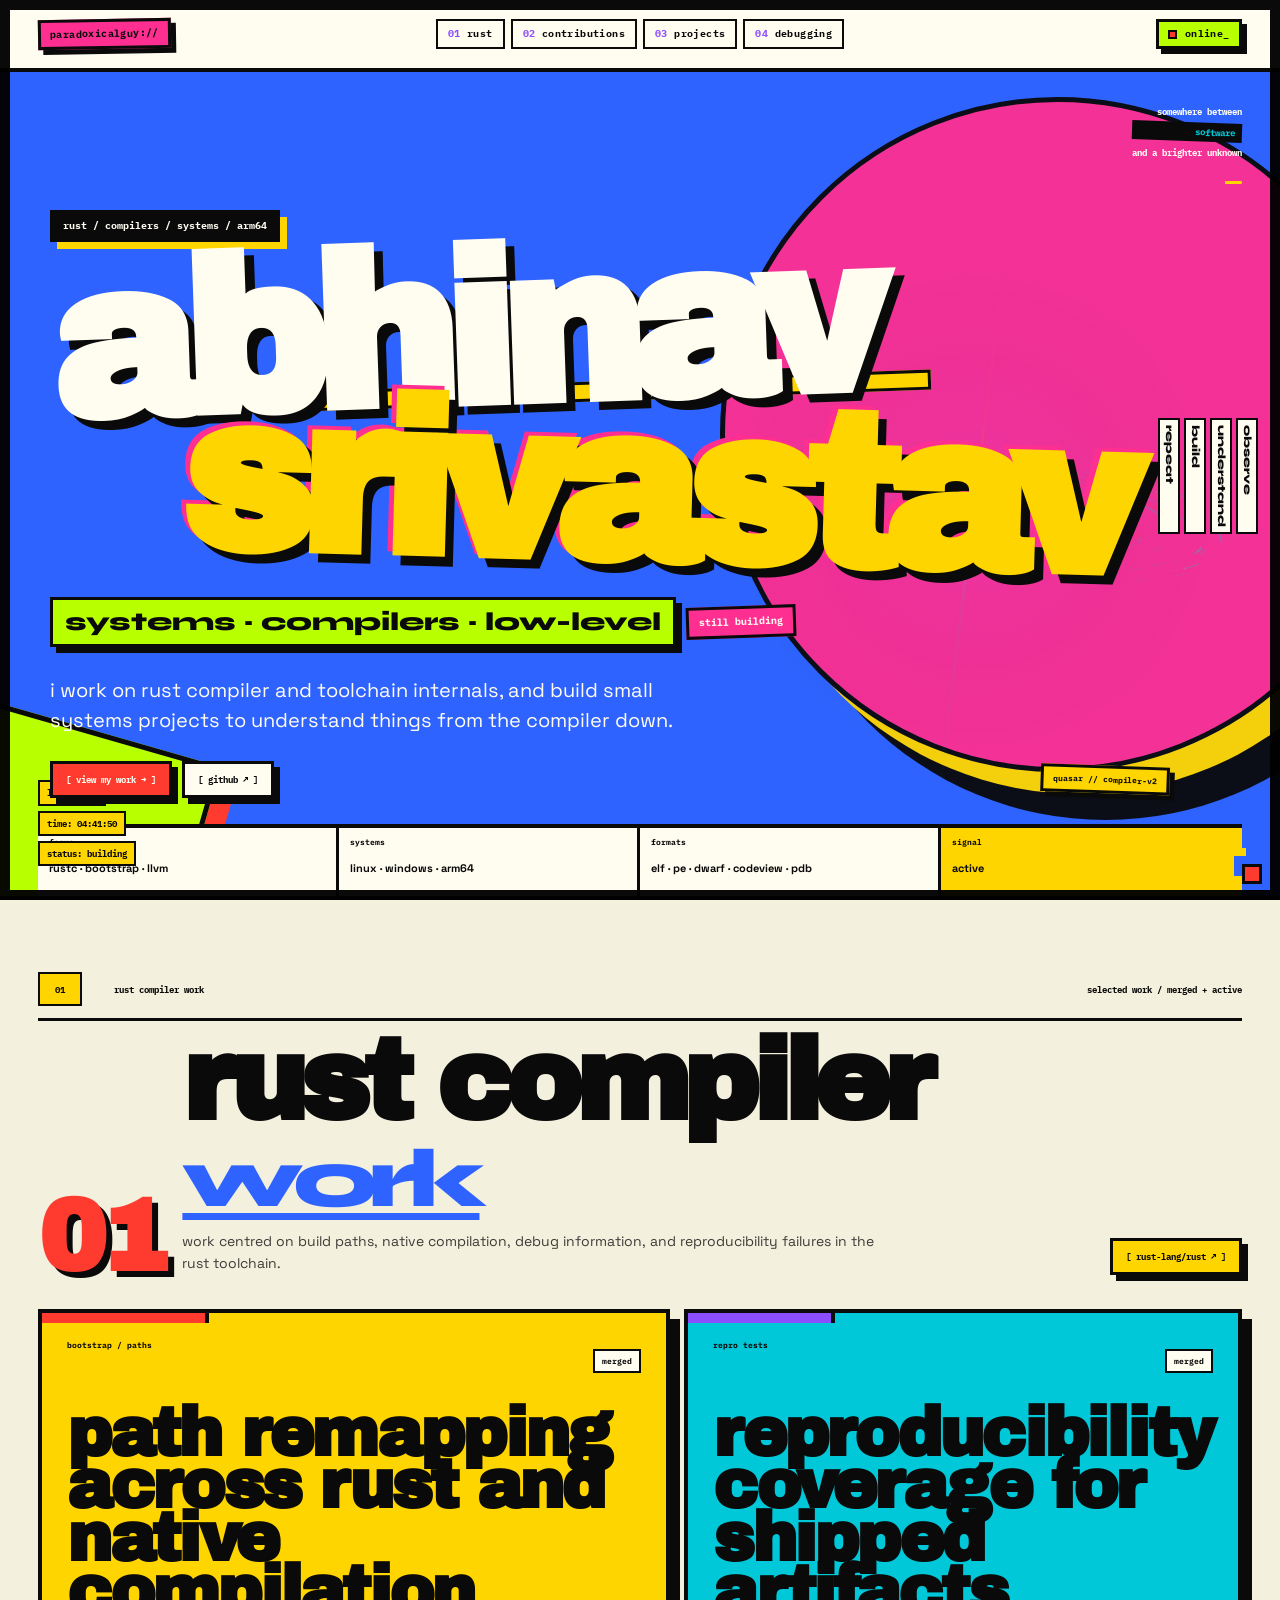
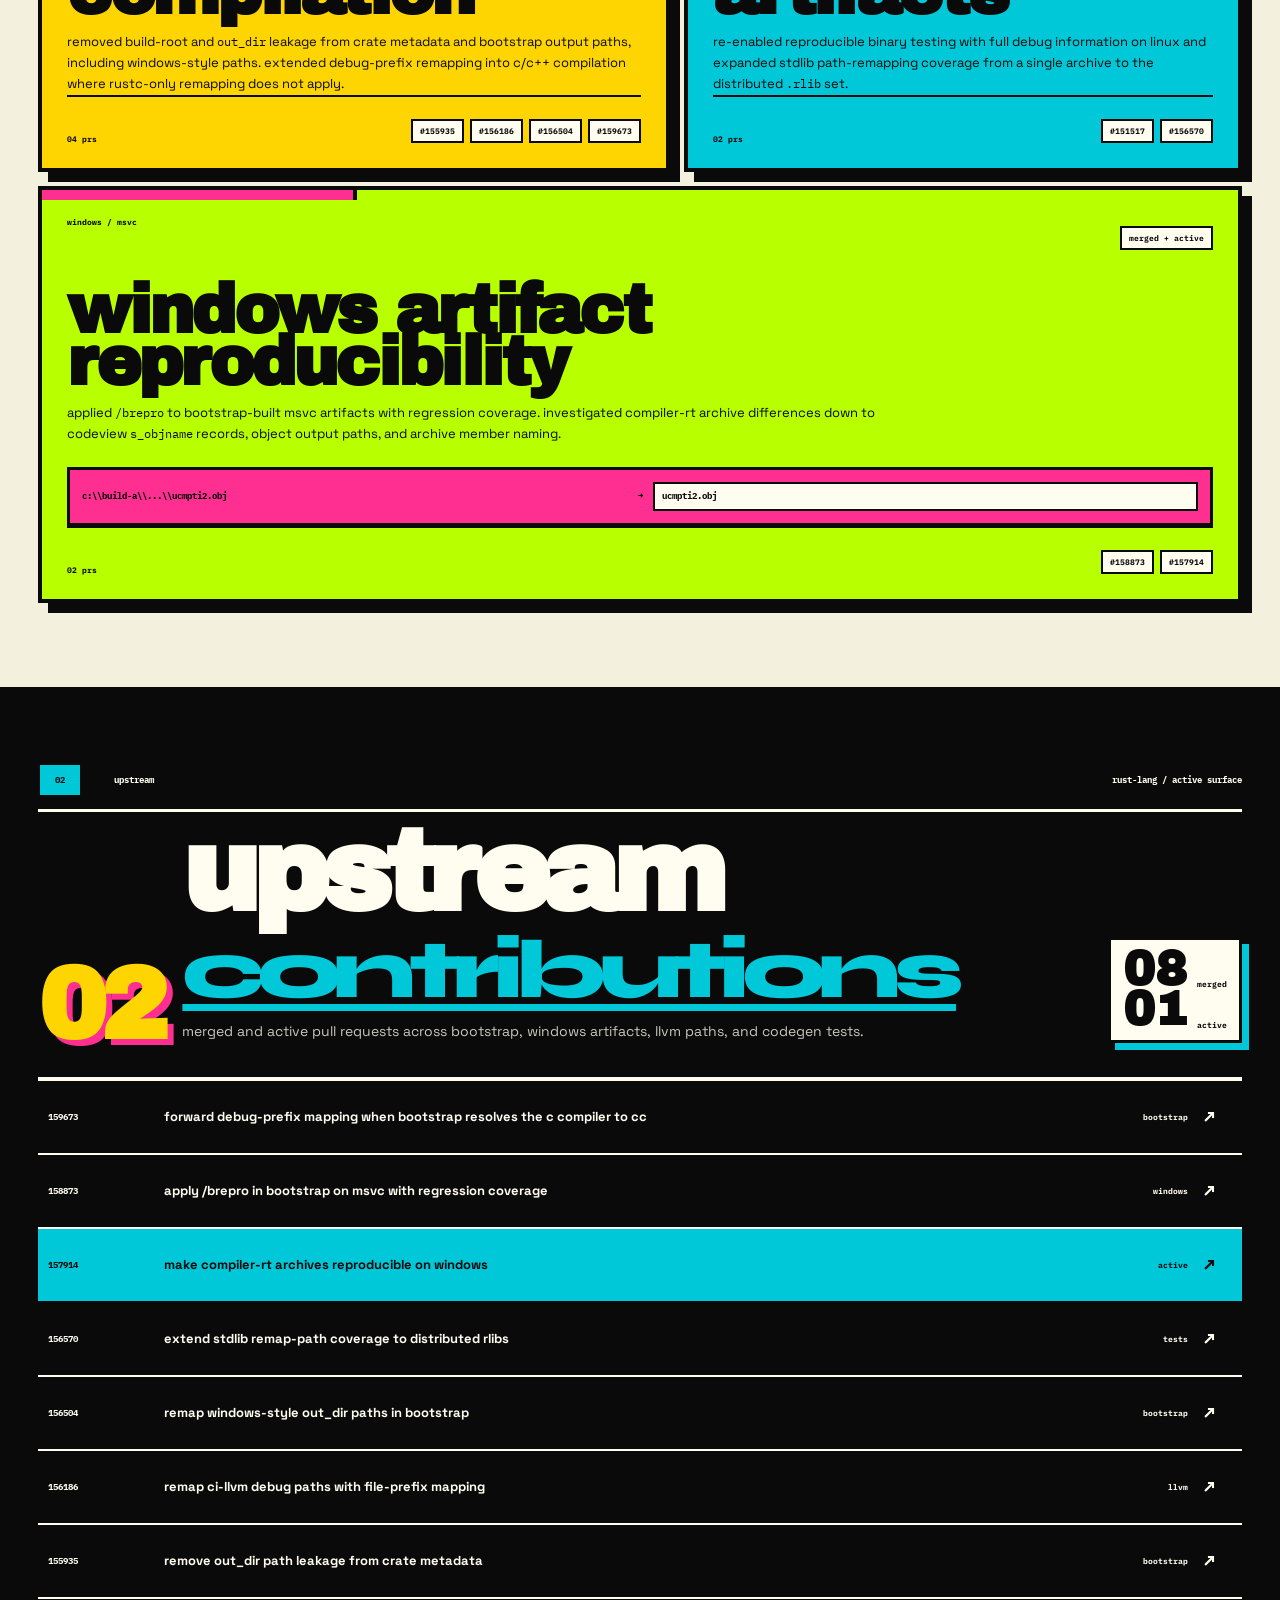
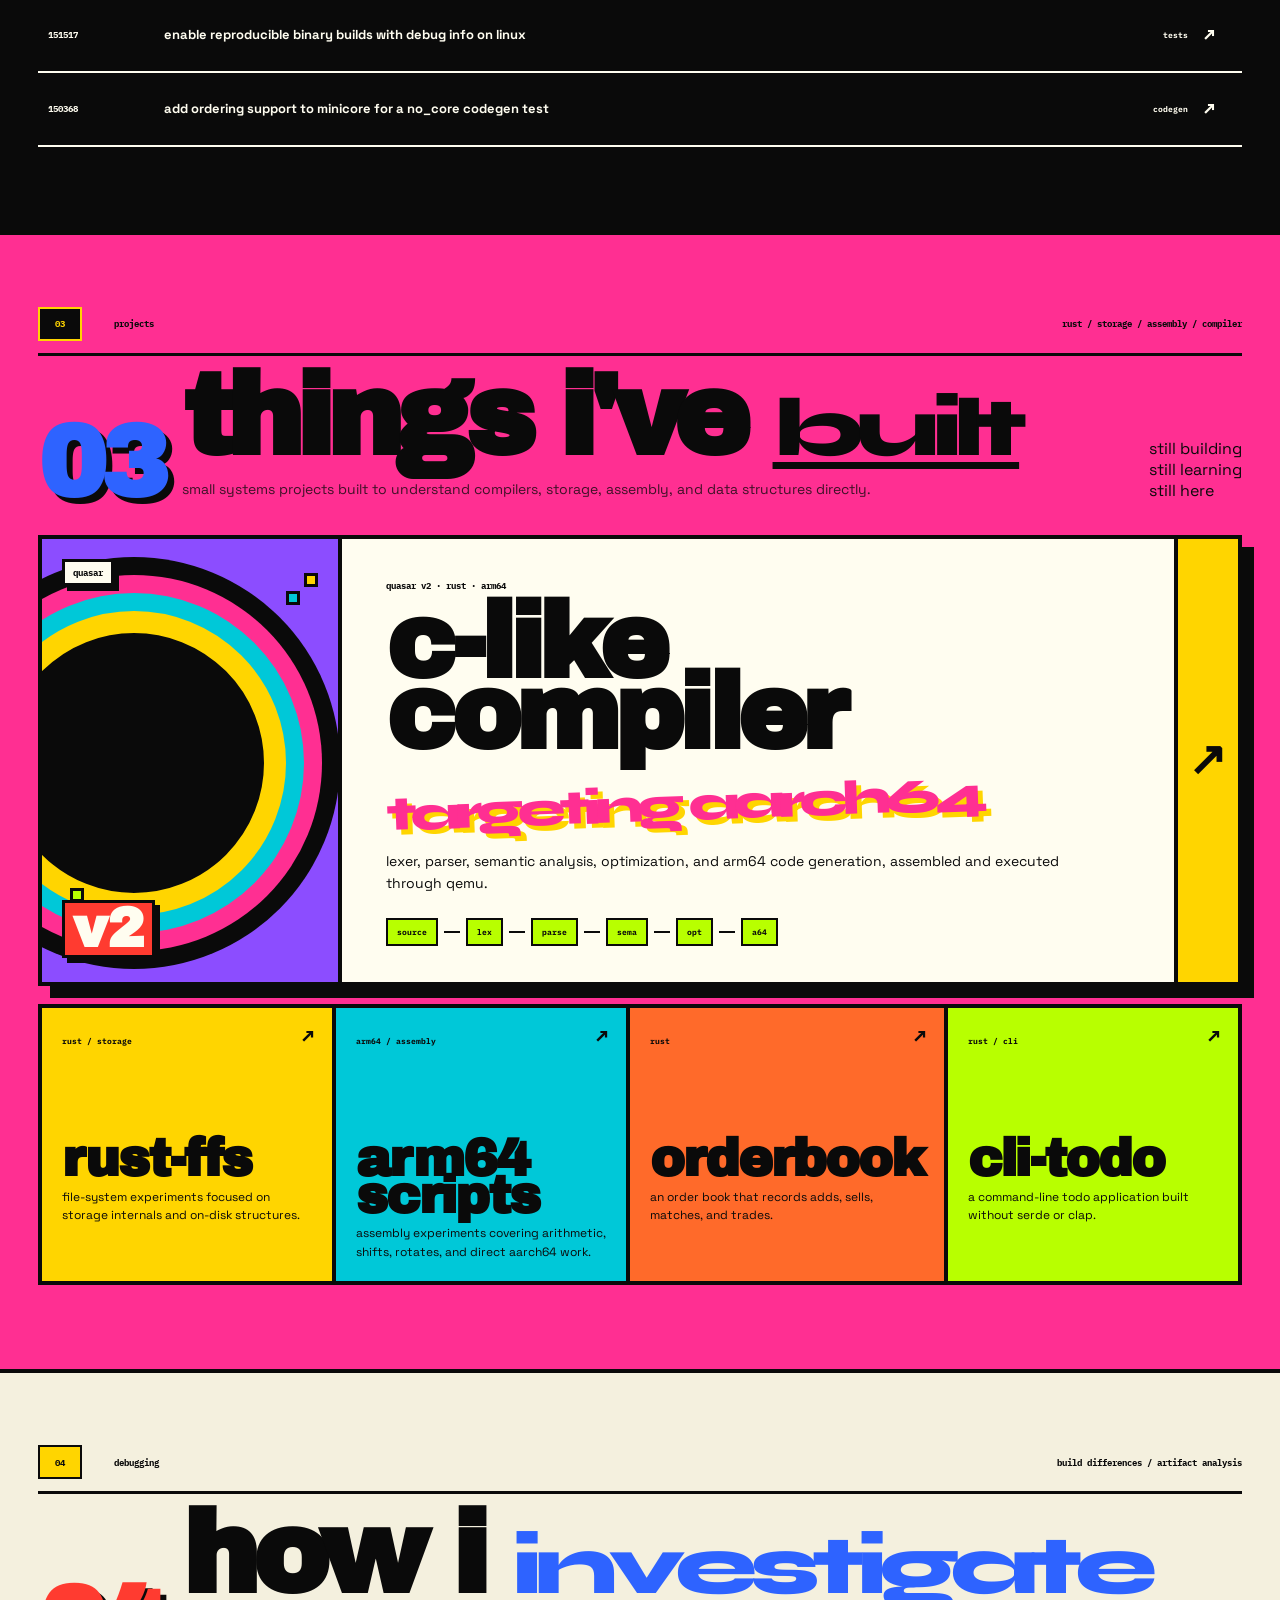
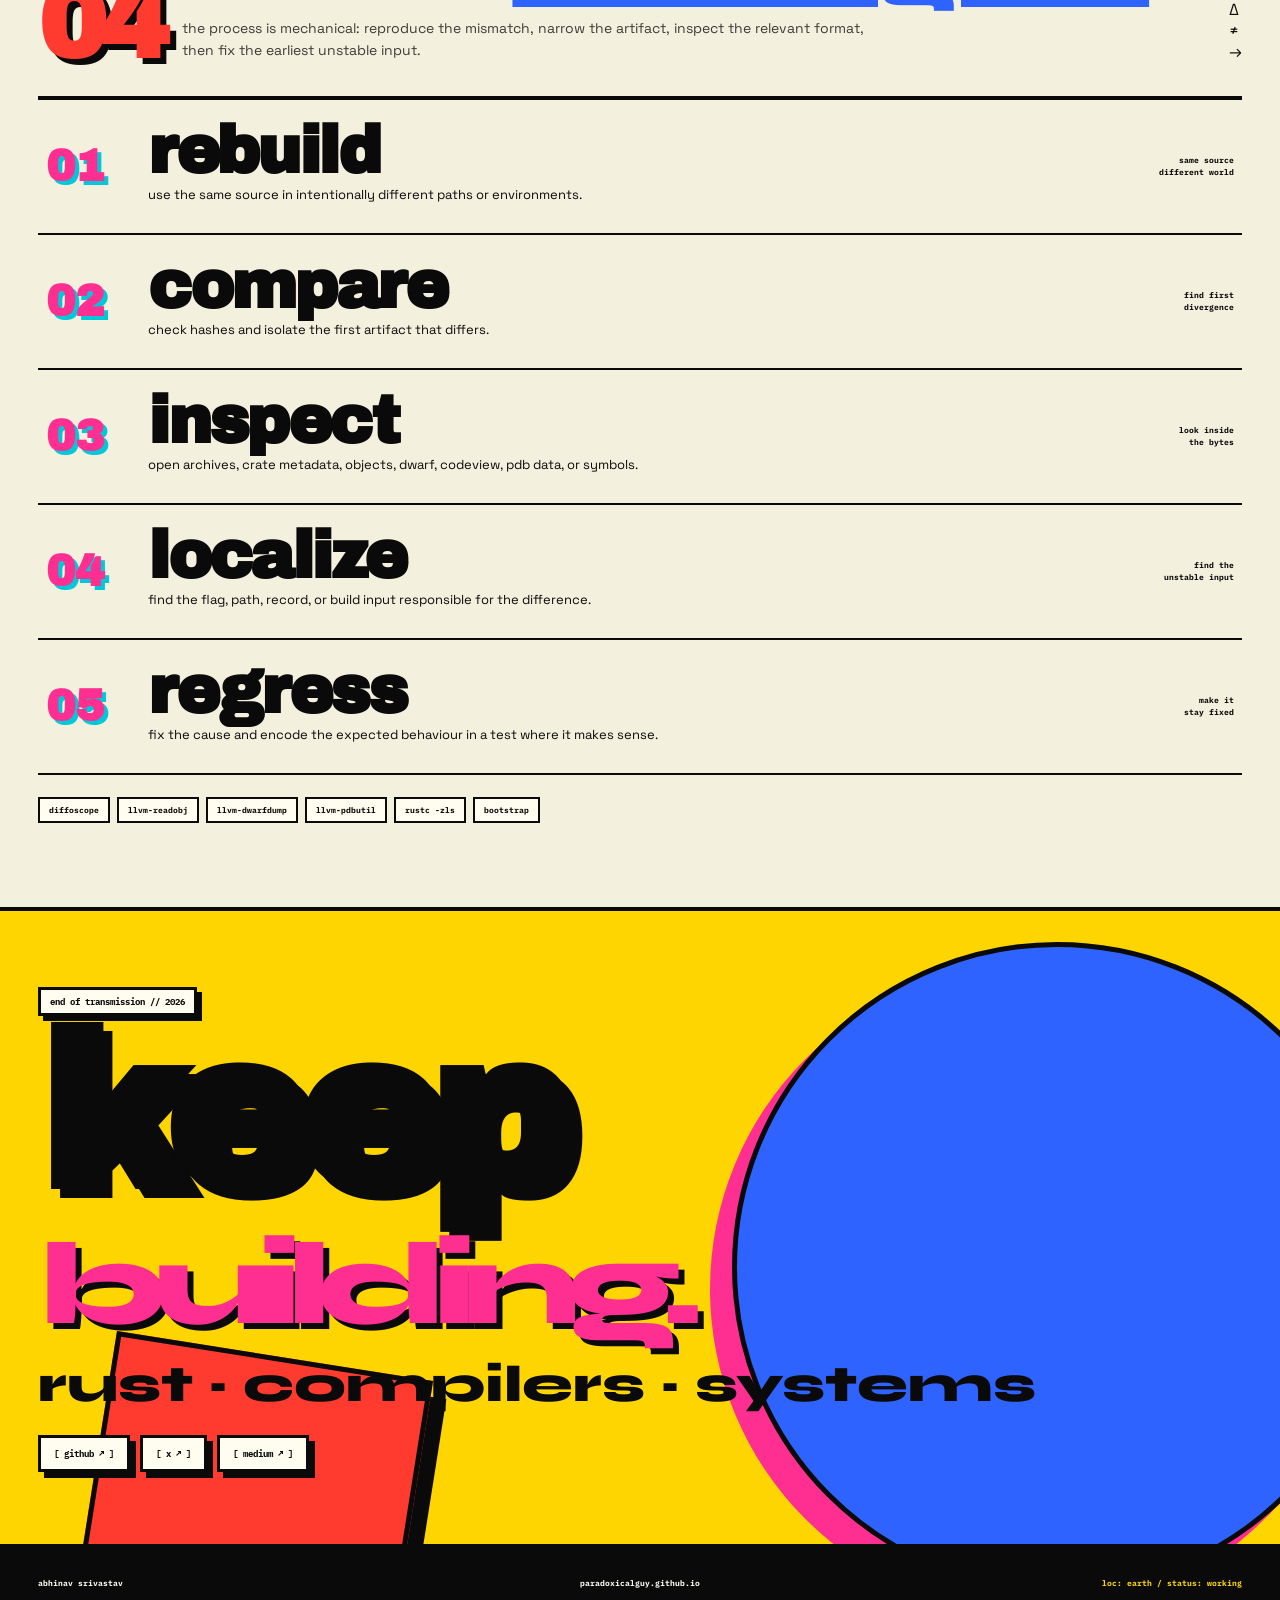
==== commit 0654319c: "Update stylesheet link path in index.html" ====
--- a/neo/index.html
+++ b/neo/index.html
@@ -9,7 +9,7 @@
   <link rel="preconnect" href="https://fonts.googleapis.com">
   <link rel="preconnect" href="https://fonts.gstatic.com" crossorigin>
   <link href="https://fonts.googleapis.com/css2?family=Big+Shoulders+Display:wght@300;400;600;700;800;900&family=IBM+Plex+Mono:wght@400;500;600&family=Space+Grotesk:wght@400;500;600;700&family=Syne:wght@600;700;800&display=swap" rel="stylesheet">
-  <link rel="stylesheet" href="style.css">
+  <link rel="stylesheet" href="/neo/style.css">
 </head>
 <body>
   <a class="skip" href="#main">skip to content</a>
